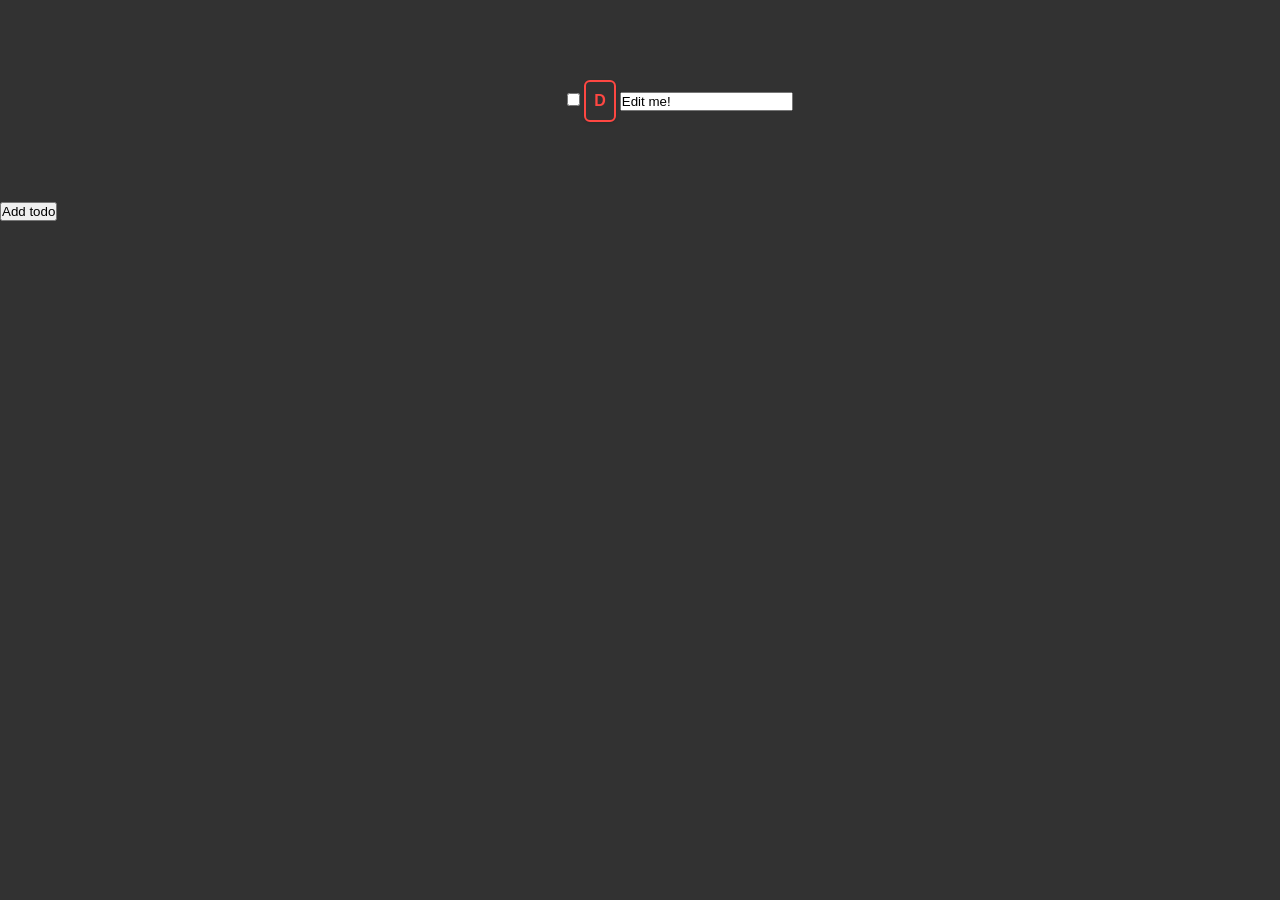
==== index.html @ ab729fc6 "basic todo app completed" ====
<!DOCTYPE html>
<html lang="en">
  <head>
    <meta charset="UTF-8">
    <meta name="viewport" content="width=device-width, initial-scale=1">
    <title>Vannila TODO List</title>
    <link href="css/style.css" rel="stylesheet">
    <!-- <script src="https://cdnjs.cloudflare.com/ajax/libs/jquery/3.7.1/jquery.min.js" integrity="sha512-v2CJ7UaYy4JwqLDIrZUI/4hqeoQieOmAZNXBeQyjo21dadnwR+8ZaIJVT8EE2iyI61OV8e6M8PP2/4hpQINQ/g==" crossorigin="anonymous" referrerpolicy="no-referrer"></script> -->
  </head>
  <body>
    <div class="container">
      <div class="todo-container unfinished">
        <ul>
          <li>
            <form class="todo-form" action="">
              <input type="checkbox" class="todo-checkbox">
              <button type="button" class="todo-rmv-btn">D</button>
              <input class="todo-input" type="text" value="Edit me!" />
              <input type="submit" class="submit-input" />
            </form>
          </li>
        </ul>
      </div>
      <div class="todo-container finished">

      </div>
      <div class="todo-container all">

      </div>
    </div>
    <button id="add-btn">Add todo</button>

    <script src="./main.js"></script>
  </body>
</html>
---- css/style.css ----
*{
  margin: 0;
  padding: 0;
}

body {
  width: 100%;
  height: 100%;
  background-color: #323232;
}

.container {
  display: flex;
  flex-direction: column;
  width: 100%;
  margin: auto;
  padding: 40px;
}

.todo-container {
  display: flex;
  justify-content: center;
  align-items: center;
  margin: auto;
  padding: 40px;
}

.finished, .all {
  display: none;
}

ul {
  list-style: none;
}

.todo-rmv-btn {
  display: inline-block;
  outline: 0;
  cursor: pointer;
  border-radius: 6px;
  border: 2px solid #ff4742;
  color: #ff4742;
  background: 0 0;
  padding: 8px;
  box-shadow: rgba(0, 0, 0, 0.07) 0px 2px 4px 0px, rgba(0, 0, 0, 0.05) 0px 1px 1.5px 0px;
  font-weight: 800;
  font-size: 16px;
  height: 42px;
}
.todo-rmv-btn:hover{
  background-color: #ff4742;
  color: #fff;
}

.submit-input {
  display: none;
}
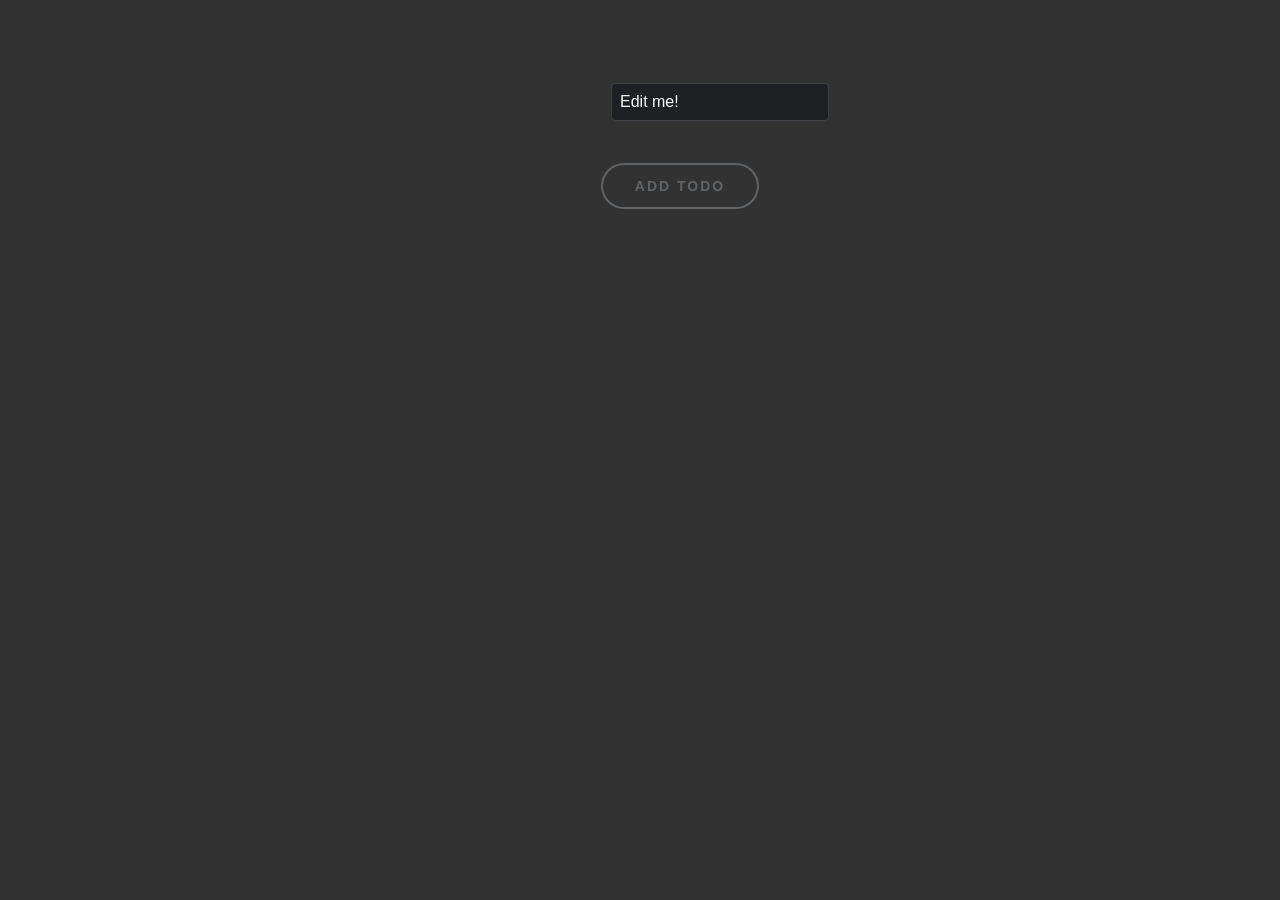
==== commit 45eb1c94: "added little styling" ====
--- a/index.html
+++ b/index.html
@@ -13,8 +13,9 @@
         <ul>
           <li>
             <form class="todo-form" action="">
-              <input type="checkbox" class="todo-checkbox">
-              <button type="button" class="todo-rmv-btn">D</button>
+              <button type="button" class="todo-check-btn">✅</button>
+              <!-- ☑️ -->
+              <button type="button" class="todo-rmv-btn">❌</button>
               <input class="todo-input" type="text" value="Edit me!" />
               <input type="submit" class="submit-input" />
             </form>
@@ -27,8 +28,8 @@
       <div class="todo-container all">
 
       </div>
+      <button id="add-btn">Add todo</button>
     </div>
-    <button id="add-btn">Add todo</button>
 
     <script src="./main.js"></script>
   </body>
--- a/css/style.css
+++ b/css/style.css
@@ -1,3 +1,4 @@
+/* {"color100":"#f0f6fc","color200":"#c9d1d9","color300":"#b1bac4","color400":"#8b949e","color500":"#6e7681","color600":"#484f58","color700":"#30363d","color800":"#21262d","color900":"#161b22","color1000":"#0d1117"} */
 *{
   margin: 0;
   padding: 0;
@@ -33,25 +34,83 @@
   list-style: none;
 }
 
-.todo-rmv-btn {
+.todo-input {
+  padding: 0px 8px;
+  background: rgb(31, 32, 35);
+  border: 1px solid rgb(60, 63, 68);
+  border-radius: 4px;
+  font-size: 16px;
+  color: rgb(247, 248, 248);
+  height: 36px;
+  appearance: none;
+  transition: border 0.15s ease 0s;
+}
+
+.todo-input:focus {
+  outline: none;
+  box-shadow: none;
+  border-color: rgb(100, 153, 255);
+}
+
+.todo-rmv-btn, .todo-check-btn {
+  visibility: collapse;
+  position: relative;
   display: inline-block;
   outline: 0;
   cursor: pointer;
-  border-radius: 6px;
-  border: 2px solid #ff4742;
-  color: #ff4742;
+  border: none;
   background: 0 0;
-  padding: 8px;
-  box-shadow: rgba(0, 0, 0, 0.07) 0px 2px 4px 0px, rgba(0, 0, 0, 0.05) 0px 1px 1.5px 0px;
-  font-weight: 800;
-  font-size: 16px;
-  height: 42px;
+  padding: 2px;
+  font-size: 18px;
+  height: 32px;
+  margin: 5px;
 }
-.todo-rmv-btn:hover{
-  background-color: #ff4742;
+
+.todo-rmv-btn:hover, .todo-check-btn:hover{
+  /* background-color: #ff4742; */
   color: #fff;
+}
+
+.todo-checkbox {
+  visibility: collapse;
+  margin: 5px;
 }
 
 .submit-input {
   display: none;
 }
+
+.make-visible {
+  visibility: visible;
+  transition: .5s;
+}
+
+#add-btn {
+  display: inline-block;
+  outline: none;
+  cursor: pointer;
+  font-size: 14px;
+  line-height: 1;
+  border-radius: 500px;
+  transition-property: background-color,border-color,color,box-shadow,filter;
+  transition-duration: .3s;
+  border: 1px solid transparent;
+  letter-spacing: 2px;
+  min-width: 160px;
+  text-transform: uppercase;
+  white-space: normal;
+  font-weight: 700;
+  text-align: center;
+  padding: 16px 14px 18px;
+  color: #616467;
+  box-shadow: inset 0 0 0 2px #616467;
+  background-color: transparent;
+  height: 48px;
+  width: 2em;
+  margin: auto;
+}
+
+#add-btn:hover {
+  color: #fff;
+  background-color: #616467;
+}
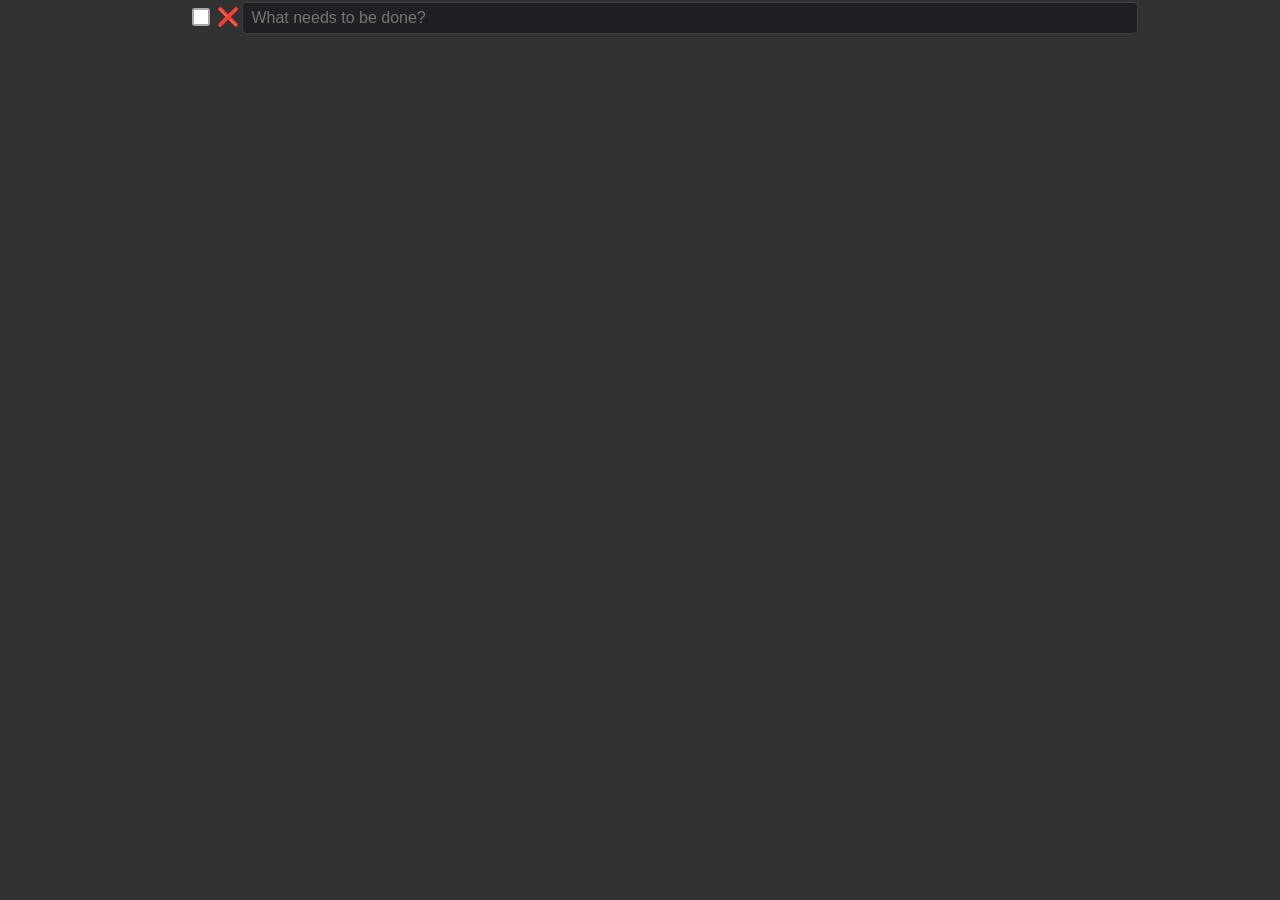
==== commit 44e9c4b8: "a basic todo list is completed with a new codebase, well not completely new but modified and well st" ====
--- a/index.html
+++ b/index.html
@@ -9,28 +9,21 @@
   </head>
   <body>
     <div class="container">
-      <div class="todo-container unfinished">
-        <ul>
-          <li>
-            <form class="todo-form" action="">
-              <button type="button" class="todo-check-btn">✅</button>
-              <!-- ☑️ -->
-              <button type="button" class="todo-rmv-btn">❌</button>
-              <input class="todo-input" type="text" value="Edit me!" />
-              <input type="submit" class="submit-input" />
-            </form>
+      <div class="todo-container">
+        <ul id="todo-list">
+          <li class="todo-item">
+            <!-- <button type="button" class="todo-check-btn"></button> -->
+            <input class="todo-check-btn" type="checkbox" />
+            <!-- ☑️ -->
+            <button type="button" class="todo-rmv-btn"></button>
+            <input class="todo-input" type="text" value="Edit me!" />
           </li>
         </ul>
       </div>
-      <div class="todo-container finished">
-
-      </div>
-      <div class="todo-container all">
-
-      </div>
-      <button id="add-btn">Add todo</button>
     </div>
 
-    <script src="./main.js"></script>
+    <script type="module" src="./modules/helpers.js"></script>
+    <script type="module" src="./modules/store.js"></script>
+    <script type="module" src="./main.js"></script>
   </body>
 </html>
--- a/css/style.css
+++ b/css/style.css
@@ -5,55 +5,54 @@
 }
 
 body {
-  width: 100%;
-  height: 100%;
   background-color: #323232;
 }
 
 .container {
-  display: flex;
-  flex-direction: column;
   width: 100%;
   margin: auto;
-  padding: 40px;
 }
 
 .todo-container {
-  display: flex;
-  justify-content: center;
-  align-items: center;
   margin: auto;
-  padding: 40px;
+  width: 70%;
 }
 
-.finished, .all {
-  display: none;
-}
-
-ul {
+.todo-list {
   list-style: none;
 }
 
+.todo-item {
+  display: flex;
+  justify-content: space-evenly;
+  align-items: center;
+}
+
 .todo-input {
-  padding: 0px 8px;
+  display: inline-block;
+  box-sizing: border-box;
+  padding: 6px 8px;
+  font-size: 16px;
+  color: rgb(247, 248, 248);
+  appearance: none;
+  transition: background 0.15s ease 0s;
+  margin-top: 2px;
+  min-width: 100%;
   background: rgb(31, 32, 35);
   border: 1px solid rgb(60, 63, 68);
   border-radius: 4px;
-  font-size: 16px;
-  color: rgb(247, 248, 248);
-  height: 36px;
-  appearance: none;
-  transition: border 0.15s ease 0s;
 }
 
 .todo-input:focus {
   outline: none;
   box-shadow: none;
-  border-color: rgb(100, 153, 255);
+  background: rgb(31, 32, 35);
+  border: 1px solid rgb(100, 153, 255);
+  border-radius: 4px;
+  /* border-color: rgb(100, 153, 255); */
 }
 
-.todo-rmv-btn, .todo-check-btn {
-  visibility: collapse;
+.todo-rmv-btn {
   position: relative;
   display: inline-block;
   outline: 0;
@@ -63,26 +62,66 @@
   padding: 2px;
   font-size: 18px;
   height: 32px;
-  margin: 5px;
+  margin-right: 5px;
+  width: 22px;
 }
 
-.todo-rmv-btn:hover, .todo-check-btn:hover{
-  /* background-color: #ff4742; */
-  color: #fff;
+.todo-rmv-btn::after {
+  content: "❌";
 }
 
-.todo-checkbox {
-  visibility: collapse;
-  margin: 5px;
+/* input[type=checkbox] + label { */
+/*   display: block; */
+/*   margin: 0.2em; */
+/*   cursor: pointer; */
+/*   padding: 0.2em; */
+/* } */
+
+/* input[type=checkbox] { */
+/*   display: none; */
+/* } */
+
+input[type="checkbox"] {
+  appearance: none;
+  background-color: #fff;
+  margin-right: 5px;
+  font: inherit;
+  color: white;
+  width: 1.15em;
+  height: 1.15em;
+  border: 2px solid darkgrey;
+  border-radius: 0.15em;
+  display: grid;
+  place-content: center;
 }
 
-.submit-input {
-  display: none;
+input[type="checkbox"]::before {
+  content: "";
+  width: 0.65em;
+  height: 0.65em;
+  transform: scale(0);
+  transition: 120ms transform ease-in-out;
+  box-shadow: inset 1em 1em black;
+  transform-origin: bottom left;
+  clip-path: polygon(14% 44%, 0 65%, 50% 100%, 100% 16%, 80% 0%, 43% 62%);
+  margin: 2px;
 }
 
-.make-visible {
-  visibility: visible;
-  transition: .5s;
+input[type="checkbox"]:checked::before {
+  transform: scale(1);
+}
+
+input[type="checkbox"]:focus {
+  outline: max(2px, 0.15em) solid currentColor;
+  outline-offset: max(2px, 0.15em);
+}
+
+/* .todo-check-btn::after { */
+/*   content: "✅"; */
+/* } */
+
+.todo-finished {
+  text-decoration: line-through;
 }
 
 #add-btn {
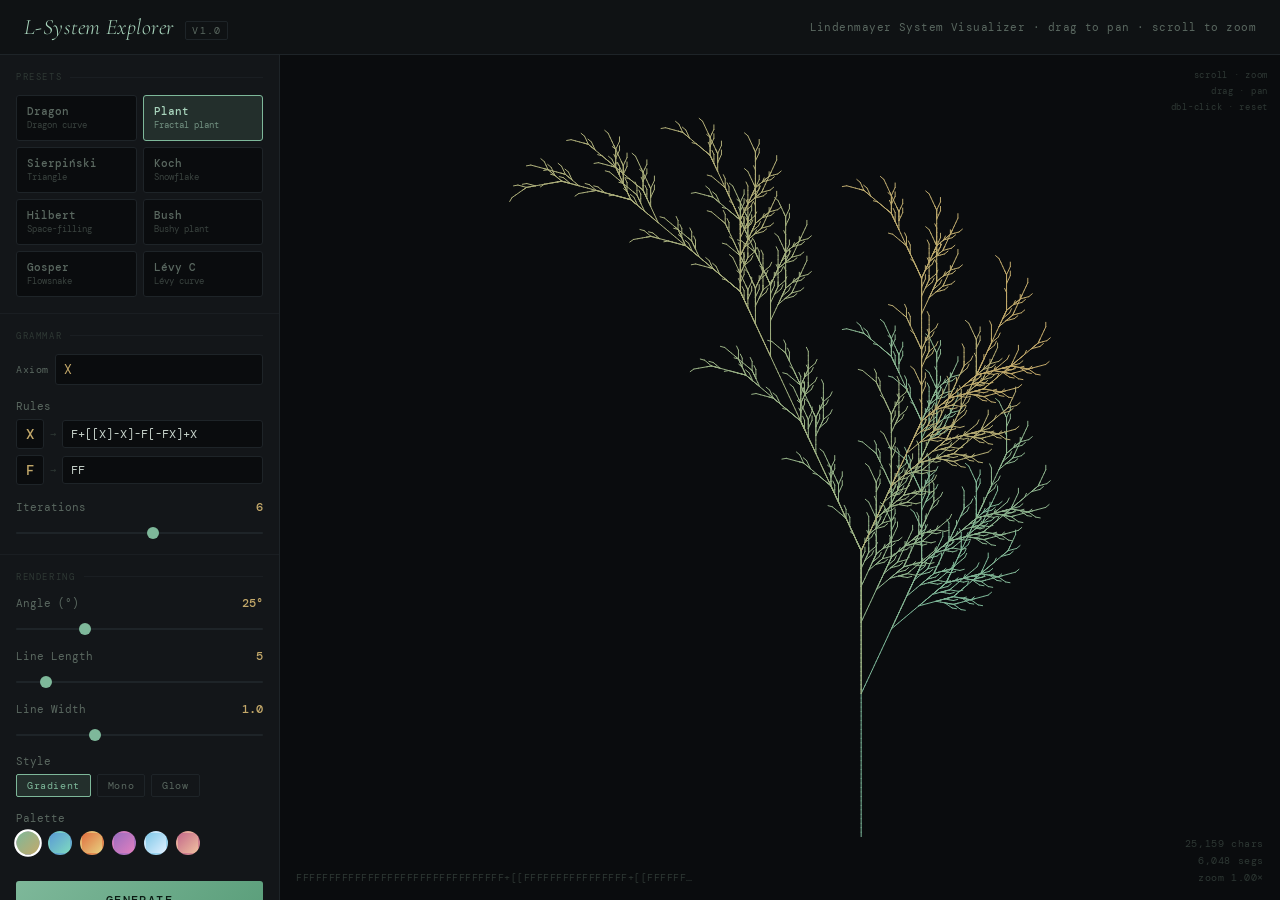
==== commit 9f86b8e8: "refactor: make lsystems the default landing page and add a `todo.html`" ====
--- a/index.html
+++ b/index.html
@@ -1,29 +1,974 @@
 <!DOCTYPE html>
 <html lang="en">
-  <head>
-    <meta charset="UTF-8">
-    <meta name="viewport" content="width=device-width, initial-scale=1">
-    <title>Vannila TODO List</title>
-    <link href="css/style.css" rel="stylesheet">
-    <!-- <script src="https://cdnjs.cloudflare.com/ajax/libs/jquery/3.7.1/jquery.min.js" integrity="sha512-v2CJ7UaYy4JwqLDIrZUI/4hqeoQieOmAZNXBeQyjo21dadnwR+8ZaIJVT8EE2iyI61OV8e6M8PP2/4hpQINQ/g==" crossorigin="anonymous" referrerpolicy="no-referrer"></script> -->
-  </head>
-  <body>
-    <div class="container">
-      <div class="todo-container">
-        <ul id="todo-list">
-          <li class="todo-item">
-            <!-- <button type="button" class="todo-check-btn"></button> -->
-            <input class="todo-check-btn" type="checkbox" />
-            <!-- ☑️ -->
-            <button type="button" class="todo-rmv-btn"></button>
-            <input class="todo-input" type="text" value="Edit me!" />
-          </li>
-        </ul>
+<head>
+<meta charset="UTF-8">
+<meta name="viewport" content="width=device-width, initial-scale=1.0">
+<title>L-System Explorer</title>
+<link href="https://fonts.googleapis.com/css2?family=DM+Mono:ital,wght@0,300;0,400;0,500;1,300&family=Cormorant+Garamond:ital,wght@0,300;0,400;1,300&display=swap" rel="stylesheet">
+<style>
+  *, *::before, *::after { box-sizing: border-box; margin: 0; padding: 0; }
+
+  :root {
+    --bg: #0a0c0e;
+    --surface: #0f1214;
+    --panel: #131619;
+    --border: #1e2428;
+    --border-soft: #1a1e22;
+    --text: #c8d4cc;
+    --text-dim: #5a6860;
+    --text-faint: #2e3834;
+    --accent: #7eb89a;
+    --accent-bright: #a8d4bc;
+    --accent-glow: rgba(126, 184, 154, 0.15);
+    --gold: #c4a96a;
+    --gold-dim: #6b5a32;
+    --red: #c46a6a;
+    --mono: 'DM Mono', monospace;
+    --serif: 'Cormorant Garamond', serif;
+  }
+
+  html, body {
+    height: 100%;
+    background: var(--bg);
+    color: var(--text);
+    font-family: var(--mono);
+    font-size: 13px;
+    overflow: hidden;
+  }
+
+  body { display: flex; flex-direction: column; }
+
+  /* Header */
+  header {
+    display: flex;
+    align-items: center;
+    justify-content: space-between;
+    padding: 14px 24px;
+    border-bottom: 1px solid var(--border);
+    background: var(--surface);
+    flex-shrink: 0;
+    gap: 16px;
+  }
+
+  .header-left {
+    display: flex;
+    align-items: baseline;
+    gap: 12px;
+  }
+
+  h1 {
+    font-family: var(--serif);
+    font-weight: 300;
+    font-style: italic;
+    font-size: 22px;
+    color: var(--accent-bright);
+    letter-spacing: 0.02em;
+    white-space: nowrap;
+  }
+
+  .version-tag {
+    font-size: 10px;
+    color: var(--text-dim);
+    letter-spacing: 0.12em;
+    text-transform: uppercase;
+    border: 1px solid var(--border);
+    padding: 2px 6px;
+    border-radius: 2px;
+  }
+
+  .header-info {
+    font-size: 11px;
+    color: var(--text-dim);
+    letter-spacing: 0.04em;
+  }
+
+  /* Main layout */
+  .main {
+    display: flex;
+    flex: 1;
+    overflow: hidden;
+  }
+
+  /* Left panel */
+  .panel {
+    width: 280px;
+    flex-shrink: 0;
+    background: var(--panel);
+    border-right: 1px solid var(--border);
+    display: flex;
+    flex-direction: column;
+    overflow: hidden;
+  }
+
+  .panel-section {
+    border-bottom: 1px solid var(--border-soft);
+    padding: 16px;
+  }
+
+  .panel-section:last-child { border-bottom: none; flex: 1; overflow-y: auto; }
+
+  .section-label {
+    font-size: 9px;
+    letter-spacing: 0.18em;
+    text-transform: uppercase;
+    color: var(--text-faint);
+    margin-bottom: 12px;
+    display: flex;
+    align-items: center;
+    gap: 8px;
+  }
+  .section-label::after {
+    content: '';
+    flex: 1;
+    height: 1px;
+    background: var(--border-soft);
+  }
+
+  /* Presets */
+  .preset-grid {
+    display: grid;
+    grid-template-columns: 1fr 1fr;
+    gap: 6px;
+  }
+
+  .preset-btn {
+    background: var(--bg);
+    border: 1px solid var(--border);
+    color: var(--text-dim);
+    font-family: var(--mono);
+    font-size: 11px;
+    padding: 8px 10px;
+    cursor: pointer;
+    border-radius: 3px;
+    text-align: left;
+    transition: all 0.15s;
+    line-height: 1.3;
+  }
+
+  .preset-btn:hover {
+    border-color: var(--accent);
+    color: var(--accent);
+    background: var(--accent-glow);
+  }
+
+  .preset-btn.active {
+    border-color: var(--accent);
+    color: var(--accent-bright);
+    background: var(--accent-glow);
+  }
+
+  .preset-name {
+    display: block;
+    font-weight: 500;
+  }
+  .preset-desc {
+    display: block;
+    font-size: 9px;
+    opacity: 0.6;
+    margin-top: 2px;
+  }
+
+  /* Controls */
+  .control-group {
+    margin-bottom: 14px;
+  }
+
+  .control-group:last-child { margin-bottom: 0; }
+
+  .control-label {
+    display: flex;
+    justify-content: space-between;
+    align-items: center;
+    margin-bottom: 6px;
+    font-size: 11px;
+    color: var(--text-dim);
+  }
+
+  .control-value {
+    color: var(--gold);
+    font-weight: 500;
+    font-size: 12px;
+    min-width: 40px;
+    text-align: right;
+  }
+
+  input[type="range"] {
+    width: 100%;
+    -webkit-appearance: none;
+    height: 2px;
+    background: var(--border);
+    border-radius: 1px;
+    outline: none;
+    cursor: pointer;
+  }
+
+  input[type="range"]::-webkit-slider-thumb {
+    -webkit-appearance: none;
+    width: 12px;
+    height: 12px;
+    background: var(--accent);
+    border-radius: 50%;
+    cursor: pointer;
+    transition: background 0.15s;
+  }
+
+  input[type="range"]::-webkit-slider-thumb:hover {
+    background: var(--accent-bright);
+  }
+
+  /* Rules editor */
+  .rules-container { display: flex; flex-direction: column; gap: 6px; }
+
+  .rule-row {
+    display: flex;
+    align-items: center;
+    gap: 6px;
+  }
+
+  .rule-symbol {
+    width: 28px;
+    flex-shrink: 0;
+    text-align: center;
+    color: var(--gold);
+    font-weight: 500;
+    font-size: 14px;
+    background: var(--bg);
+    border: 1px solid var(--border);
+    border-radius: 3px;
+    padding: 5px 0;
+    font-family: var(--mono);
+  }
+
+  .arrow {
+    color: var(--text-faint);
+    font-size: 10px;
+    flex-shrink: 0;
+  }
+
+  .rule-input {
+    flex: 1;
+    background: var(--bg);
+    border: 1px solid var(--border);
+    color: var(--text);
+    font-family: var(--mono);
+    font-size: 12px;
+    padding: 5px 8px;
+    border-radius: 3px;
+    outline: none;
+    transition: border-color 0.15s;
+  }
+
+  .rule-input:focus { border-color: var(--accent); }
+
+  .axiom-row {
+    display: flex;
+    gap: 6px;
+    align-items: center;
+  }
+
+  .axiom-label {
+    font-size: 10px;
+    color: var(--text-dim);
+    white-space: nowrap;
+    letter-spacing: 0.06em;
+  }
+
+  .axiom-input {
+    flex: 1;
+    background: var(--bg);
+    border: 1px solid var(--border);
+    color: var(--gold);
+    font-family: var(--mono);
+    font-size: 13px;
+    padding: 6px 8px;
+    border-radius: 3px;
+    outline: none;
+    transition: border-color 0.15s;
+    letter-spacing: 0.05em;
+  }
+  .axiom-input:focus { border-color: var(--gold-dim); }
+
+  /* Generate button */
+  .gen-btn {
+    width: 100%;
+    background: linear-gradient(135deg, var(--accent) 0%, #5a9e7a 100%);
+    border: none;
+    color: #0a1a12;
+    font-family: var(--mono);
+    font-size: 12px;
+    font-weight: 500;
+    letter-spacing: 0.12em;
+    text-transform: uppercase;
+    padding: 11px;
+    cursor: pointer;
+    border-radius: 3px;
+    transition: all 0.15s;
+    margin-top: 12px;
+  }
+
+  .gen-btn:hover {
+    background: linear-gradient(135deg, var(--accent-bright) 0%, var(--accent) 100%);
+    transform: translateY(-1px);
+    box-shadow: 0 4px 16px rgba(126, 184, 154, 0.25);
+  }
+
+  .gen-btn:active { transform: translateY(0); }
+
+  /* Color controls */
+  .color-row {
+    display: flex;
+    gap: 8px;
+    align-items: center;
+    flex-wrap: wrap;
+    margin-bottom: 10px;
+  }
+
+  .color-chip {
+    width: 24px;
+    height: 24px;
+    border-radius: 50%;
+    cursor: pointer;
+    border: 2px solid transparent;
+    transition: all 0.15s;
+    flex-shrink: 0;
+  }
+
+  .color-chip.active,
+  .color-chip:hover {
+    border-color: white;
+    transform: scale(1.15);
+  }
+
+  /* Canvas area */
+  .canvas-wrap {
+    flex: 1;
+    position: relative;
+    overflow: hidden;
+    background: var(--bg);
+  }
+
+  canvas {
+    position: absolute;
+    top: 0; left: 0;
+    width: 100%; height: 100%;
+    cursor: grab;
+  }
+
+  canvas:active { cursor: grabbing; }
+
+  /* HUD overlay */
+  .hud {
+    position: absolute;
+    bottom: 16px;
+    right: 16px;
+    display: flex;
+    flex-direction: column;
+    gap: 4px;
+    text-align: right;
+    pointer-events: none;
+  }
+
+  .hud-line {
+    font-size: 10px;
+    color: var(--text-faint);
+    letter-spacing: 0.06em;
+  }
+
+  .hud-line span { color: var(--text-dim); }
+
+  .string-preview {
+    position: absolute;
+    bottom: 16px;
+    left: 16px;
+    font-size: 10px;
+    color: var(--text-faint);
+    max-width: 400px;
+    overflow: hidden;
+    white-space: nowrap;
+    text-overflow: ellipsis;
+    letter-spacing: 0.05em;
+    pointer-events: none;
+  }
+
+  /* Controls hint */
+  .controls-hint {
+    position: absolute;
+    top: 12px;
+    right: 12px;
+    font-size: 9px;
+    color: var(--text-faint);
+    letter-spacing: 0.08em;
+    text-align: right;
+    line-height: 1.8;
+    pointer-events: none;
+  }
+
+  /* Scrollbar */
+  ::-webkit-scrollbar { width: 4px; }
+  ::-webkit-scrollbar-track { background: transparent; }
+  ::-webkit-scrollbar-thumb { background: var(--border); border-radius: 2px; }
+
+  /* Generating indicator */
+  @keyframes pulse {
+    0%, 100% { opacity: 0.5; }
+    50% { opacity: 1; }
+  }
+  .generating {
+    animation: pulse 0.8s ease-in-out infinite;
+    color: var(--accent) !important;
+  }
+
+  .toggle-row {
+    display: flex;
+    gap: 6px;
+    flex-wrap: wrap;
+  }
+
+  .toggle-btn {
+    font-family: var(--mono);
+    font-size: 10px;
+    letter-spacing: 0.06em;
+    padding: 4px 10px;
+    border-radius: 2px;
+    border: 1px solid var(--border);
+    background: transparent;
+    color: var(--text-dim);
+    cursor: pointer;
+    transition: all 0.15s;
+  }
+  .toggle-btn.active {
+    background: var(--accent-glow);
+    border-color: var(--accent);
+    color: var(--accent);
+  }
+  .toggle-btn:hover:not(.active) {
+    border-color: var(--text-faint);
+    color: var(--text);
+  }
+</style>
+</head>
+<body>
+
+<header>
+  <div class="header-left">
+    <h1>L-System Explorer</h1>
+    <span class="version-tag">v1.0</span>
+  </div>
+  <div class="header-info">Lindenmayer System Visualizer · drag to pan · scroll to zoom</div>
+</header>
+
+<div class="main">
+  <div class="panel">
+
+    <div class="panel-section">
+      <div class="section-label">Presets</div>
+      <div class="preset-grid" id="presetGrid"></div>
+    </div>
+
+    <div class="panel-section">
+      <div class="section-label">Grammar</div>
+
+      <div class="control-group">
+        <div class="axiom-row">
+          <span class="axiom-label">Axiom</span>
+          <input type="text" class="axiom-input" id="axiomInput" value="F">
+        </div>
+      </div>
+
+      <div class="control-group">
+        <div class="control-label"><span>Rules</span></div>
+        <div class="rules-container" id="rulesContainer"></div>
+      </div>
+
+      <div class="control-group">
+        <div class="control-label">
+          <span>Iterations</span>
+          <span class="control-value" id="iterVal">5</span>
+        </div>
+        <input type="range" id="iterSlider" min="1" max="10" value="5">
       </div>
     </div>
 
-    <script type="module" src="./modules/helpers.js"></script>
-    <script type="module" src="./modules/store.js"></script>
-    <script type="module" src="./main.js"></script>
-  </body>
+    <div class="panel-section">
+      <div class="section-label">Rendering</div>
+
+      <div class="control-group">
+        <div class="control-label">
+          <span>Angle (°)</span>
+          <span class="control-value" id="angleVal">25°</span>
+        </div>
+        <input type="range" id="angleSlider" min="1" max="90" value="25">
+      </div>
+
+      <div class="control-group">
+        <div class="control-label">
+          <span>Line Length</span>
+          <span class="control-value" id="lenVal">8</span>
+        </div>
+        <input type="range" id="lenSlider" min="1" max="40" value="8">
+      </div>
+
+      <div class="control-group">
+        <div class="control-label">
+          <span>Line Width</span>
+          <span class="control-value" id="widthVal">1.0</span>
+        </div>
+        <input type="range" id="widthSlider" min="1" max="30" value="10">
+      </div>
+
+      <div class="control-group">
+        <div class="control-label"><span>Style</span></div>
+        <div class="toggle-row">
+          <button class="toggle-btn active" id="colorToggle" onclick="toggleColor()">Gradient</button>
+          <button class="toggle-btn" id="monoToggle" onclick="toggleMono()">Mono</button>
+          <button class="toggle-btn" id="glowToggle" onclick="toggleGlow()">Glow</button>
+        </div>
+      </div>
+
+      <div class="control-group">
+        <div class="control-label"><span>Palette</span></div>
+        <div class="color-row" id="colorRow"></div>
+      </div>
+
+      <button class="gen-btn" onclick="generate()">Generate</button>
+    </div>
+
+  </div>
+
+  <div class="canvas-wrap">
+    <canvas id="canvas"></canvas>
+    <div class="controls-hint">
+      scroll · zoom<br>
+      drag · pan<br>
+      dbl-click · reset
+    </div>
+    <div class="hud">
+      <div class="hud-line" id="hudString">— chars</div>
+      <div class="hud-line" id="hudLines">— segments</div>
+      <div class="hud-line" id="hudZoom">zoom 1.00×</div>
+    </div>
+    <div class="string-preview" id="stringPreview"></div>
+  </div>
+</div>
+
+<script>
+// ─── Presets ───────────────────────────────────────────────────────────────
+const PRESETS = [
+  {
+    name: "Dragon",
+    desc: "Dragon curve",
+    axiom: "FX",
+    rules: { X: "X+YF+", Y: "-FX-Y" },
+    angle: 90, len: 6, iter: 12, width: 1
+  },
+  {
+    name: "Plant",
+    desc: "Fractal plant",
+    axiom: "X",
+    rules: { X: "F+[[X]-X]-F[-FX]+X", F: "FF" },
+    angle: 25, len: 5, iter: 6, width: 1
+  },
+  {
+    name: "Sierpiński",
+    desc: "Triangle",
+    axiom: "F-G-G",
+    rules: { F: "F-G+F+G-F", G: "GG" },
+    angle: 120, len: 6, iter: 7, width: 1
+  },
+  {
+    name: "Koch",
+    desc: "Snowflake",
+    axiom: "F--F--F",
+    rules: { F: "F+F--F+F" },
+    angle: 60, len: 5, iter: 5, width: 1
+  },
+  {
+    name: "Hilbert",
+    desc: "Space-filling",
+    axiom: "A",
+    rules: { A: "+BF-AFA-FB+", B: "-AF+BFB+FA-" },
+    angle: 90, len: 8, iter: 6, width: 1
+  },
+  {
+    name: "Bush",
+    desc: "Bushy plant",
+    axiom: "Y",
+    rules: { X: "X[-FFF][+FFF]FX", Y: "YFX[+Y][-Y]" },
+    angle: 25.7, len: 5, iter: 5, width: 1.5
+  },
+  {
+    name: "Gosper",
+    desc: "Flowsnake",
+    axiom: "A",
+    rules: { A: "A+B++B-A--AA-B+", B: "-A+BB++B+A--A-B" },
+    angle: 60, len: 6, iter: 5, width: 1
+  },
+  {
+    name: "Lévy C",
+    desc: "Lévy curve",
+    axiom: "F",
+    rules: { F: "+F--F+" },
+    angle: 45, len: 5, iter: 12, width: 1
+  },
+];
+
+// ─── Palettes ──────────────────────────────────────────────────────────────
+const PALETTES = [
+  { name: "Forest",  start: "#7eb89a", end: "#c4a96a" },
+  { name: "Ocean",   start: "#5b9bd5", end: "#7ed9c0" },
+  { name: "Ember",   start: "#e07040", end: "#e8d080" },
+  { name: "Violet",  start: "#9b6dbf", end: "#e080c0" },
+  { name: "Frost",   start: "#80c8e8", end: "#e0f0ff" },
+  { name: "Rose",    start: "#c46a8a", end: "#f0c0a0" },
+];
+
+// ─── State ─────────────────────────────────────────────────────────────────
+let state = {
+  preset: 1,
+  palette: 0,
+  useGradient: true,
+  useMono: false,
+  useGlow: false,
+  currentString: "",
+  pan: { x: 0, y: 0 },
+  zoom: 1,
+  dragging: false,
+  lastMouse: { x: 0, y: 0 },
+};
+
+// ─── DOM refs ──────────────────────────────────────────────────────────────
+const canvas = document.getElementById('canvas');
+const ctx = canvas.getContext('2d');
+const axiomInput = document.getElementById('axiomInput');
+const iterSlider = document.getElementById('iterSlider');
+const iterVal = document.getElementById('iterVal');
+const angleSlider = document.getElementById('angleSlider');
+const angleVal = document.getElementById('angleVal');
+const lenSlider = document.getElementById('lenSlider');
+const lenVal = document.getElementById('lenVal');
+const widthSlider = document.getElementById('widthSlider');
+const widthVal = document.getElementById('widthVal');
+const rulesContainer = document.getElementById('rulesContainer');
+const hudString = document.getElementById('hudString');
+const hudLines = document.getElementById('hudLines');
+const hudZoom = document.getElementById('hudZoom');
+const stringPreview = document.getElementById('stringPreview');
+
+// ─── Build UI ──────────────────────────────────────────────────────────────
+function buildPresets() {
+  const grid = document.getElementById('presetGrid');
+  PRESETS.forEach((p, i) => {
+    const btn = document.createElement('button');
+    btn.className = 'preset-btn' + (i === state.preset ? ' active' : '');
+    btn.innerHTML = `<span class="preset-name">${p.name}</span><span class="preset-desc">${p.desc}</span>`;
+    btn.onclick = () => loadPreset(i);
+    grid.appendChild(btn);
+  });
+}
+
+function buildPalettes() {
+  const row = document.getElementById('colorRow');
+  PALETTES.forEach((p, i) => {
+    const chip = document.createElement('div');
+    chip.className = 'color-chip' + (i === state.palette ? ' active' : '');
+    chip.style.background = `linear-gradient(135deg, ${p.start}, ${p.end})`;
+    chip.title = p.name;
+    chip.onclick = () => {
+      state.palette = i;
+      document.querySelectorAll('.color-chip').forEach((c, j) =>
+        c.classList.toggle('active', j === i));
+      generate();
+    };
+    row.appendChild(chip);
+  });
+}
+
+function buildRules(rules) {
+  rulesContainer.innerHTML = '';
+  Object.entries(rules).forEach(([sym, prod]) => {
+    const row = document.createElement('div');
+    row.className = 'rule-row';
+    row.innerHTML = `
+      <input type="text" class="rule-symbol" value="${sym}" maxlength="1" data-sym>
+      <span class="arrow">→</span>
+      <input type="text" class="rule-input" value="${prod}" data-prod>`;
+    rulesContainer.appendChild(row);
+  });
+}
+
+function getRules() {
+  const rules = {};
+  rulesContainer.querySelectorAll('.rule-row').forEach(row => {
+    const sym = row.querySelector('[data-sym]').value.trim();
+    const prod = row.querySelector('[data-prod]').value.trim();
+    if (sym) rules[sym] = prod;
+  });
+  return rules;
+}
+
+// ─── Load preset ───────────────────────────────────────────────────────────
+function loadPreset(i) {
+  state.preset = i;
+  document.querySelectorAll('.preset-btn').forEach((b, j) =>
+    b.classList.toggle('active', j === i));
+  const p = PRESETS[i];
+  axiomInput.value = p.axiom;
+  buildRules(p.rules);
+  iterSlider.value = p.iter;
+  iterVal.textContent = p.iter;
+  angleSlider.value = p.angle;
+  angleVal.textContent = Math.round(p.angle) + '°';
+  lenSlider.value = p.len;
+  lenVal.textContent = p.len;
+  widthSlider.value = p.width * 10;
+  widthVal.textContent = p.width.toFixed(1);
+  generate();
+}
+
+// ─── L-System string generation ───────────────────────────────────────────
+function expandLSystem(axiom, rules, iters) {
+  let s = axiom;
+  for (let i = 0; i < iters; i++) {
+    let next = '';
+    for (const ch of s) {
+      next += rules[ch] !== undefined ? rules[ch] : ch;
+      if (next.length > 2_000_000) { next += '…'; break; }
+    }
+    s = next;
+    if (s.length > 2_000_000) break;
+  }
+  return s;
+}
+
+// ─── Turtle drawing ────────────────────────────────────────────────────────
+function turtleDraw(str, angle, len) {
+  const stack = [];
+  let x = 0, y = 0, dir = -Math.PI / 2;
+  const segments = [];
+  const rad = angle * Math.PI / 180;
+
+  for (const ch of str) {
+    switch (ch) {
+      case 'F': case 'G': {
+        const nx = x + Math.cos(dir) * len;
+        const ny = y + Math.sin(dir) * len;
+        segments.push({ x1: x, y1: y, x2: nx, y2: ny });
+        x = nx; y = ny;
+        break;
+      }
+      case 'f': {
+        x += Math.cos(dir) * len;
+        y += Math.sin(dir) * len;
+        break;
+      }
+      case '+': dir += rad; break;
+      case '-': dir -= rad; break;
+      case '[': stack.push({ x, y, dir }); break;
+      case ']': if (stack.length) { ({ x, y, dir } = stack.pop()); } break;
+      case '|': dir += Math.PI; break;
+    }
+  }
+  return segments;
+}
+
+// ─── Rendering ─────────────────────────────────────────────────────────────
+function render(segments) {
+  const W = canvas.width, H = canvas.height;
+  ctx.clearRect(0, 0, W, H);
+
+  if (!segments || segments.length === 0) return;
+
+  // Bounding box
+  let minX = Infinity, minY = Infinity, maxX = -Infinity, maxY = -Infinity;
+  for (const s of segments) {
+    minX = Math.min(minX, s.x1, s.x2);
+    minY = Math.min(minY, s.y1, s.y2);
+    maxX = Math.max(maxX, s.x1, s.x2);
+    maxY = Math.max(maxY, s.y1, s.y2);
+  }
+
+  const pw = maxX - minX, ph = maxY - minY;
+  const fitScale = Math.min((W * 0.85) / (pw || 1), (H * 0.85) / (ph || 1));
+
+  // Transform for current pan/zoom
+  ctx.save();
+  ctx.translate(W / 2 + state.pan.x, H / 2 + state.pan.y);
+  ctx.scale(state.zoom * fitScale, state.zoom * fitScale);
+  ctx.translate(-(minX + pw / 2), -(minY + ph / 2));
+
+  const palette = PALETTES[state.palette];
+  const n = segments.length;
+  const lw = parseFloat(widthVal.textContent) / fitScale / state.zoom;
+
+  if (state.useGlow) {
+    ctx.shadowBlur = 4 / fitScale / state.zoom;
+    ctx.shadowColor = palette.start;
+  }
+
+  // Draw as one gradient path for speed if no glow, else per segment
+  if (state.useGradient && !state.useGlow && n > 1) {
+    // Batch by color buckets
+    const BUCKETS = Math.min(n, 200);
+    const bucketSize = Math.ceil(n / BUCKETS);
+    for (let b = 0; b < BUCKETS; b++) {
+      const t = b / (BUCKETS - 1);
+      const color = lerpColor(palette.start, palette.end, t);
+      ctx.strokeStyle = color;
+      ctx.lineWidth = lw;
+      ctx.lineCap = 'round';
+      ctx.beginPath();
+      const start = b * bucketSize;
+      const end = Math.min(start + bucketSize, n);
+      for (let i = start; i < end; i++) {
+        const seg = segments[i];
+        ctx.moveTo(seg.x1, seg.y1);
+        ctx.lineTo(seg.x2, seg.y2);
+      }
+      ctx.stroke();
+    }
+  } else {
+    const color = state.useMono ? palette.start : palette.start;
+    ctx.strokeStyle = color;
+    ctx.lineWidth = lw;
+    ctx.lineCap = 'round';
+    ctx.beginPath();
+    for (const seg of segments) {
+      ctx.moveTo(seg.x1, seg.y1);
+      ctx.lineTo(seg.x2, seg.y2);
+    }
+    ctx.stroke();
+  }
+
+  ctx.restore();
+}
+
+function lerpColor(c1, c2, t) {
+  const parse = c => {
+    const n = parseInt(c.slice(1), 16);
+    return [(n >> 16) & 255, (n >> 8) & 255, n & 255];
+  };
+  const [r1, g1, b1] = parse(c1);
+  const [r2, g2, b2] = parse(c2);
+  const r = Math.round(r1 + (r2 - r1) * t);
+  const g = Math.round(g1 + (g2 - g1) * t);
+  const b = Math.round(b1 + (b2 - b1) * t);
+  return `rgb(${r},${g},${b})`;
+}
+
+// ─── Generate ──────────────────────────────────────────────────────────────
+let cachedSegments = [];
+
+function generate() {
+  hudString.classList.add('generating');
+  hudString.textContent = 'computing…';
+
+  setTimeout(() => {
+    const axiom = axiomInput.value.trim() || 'F';
+    const rules = getRules();
+    const iters = parseInt(iterSlider.value);
+    const angle = parseFloat(angleSlider.value);
+    const len = parseFloat(lenSlider.value);
+
+    const str = expandLSystem(axiom, rules, iters);
+    state.currentString = str;
+
+    const segments = turtleDraw(str, angle, len);
+    cachedSegments = segments;
+
+    hudString.classList.remove('generating');
+    hudString.textContent = `${str.length.toLocaleString()} chars`;
+    hudLines.textContent = `${segments.length.toLocaleString()} segs`;
+    stringPreview.textContent = str.length > 120 ? str.slice(0, 120) + '…' : str;
+
+    state.pan = { x: 0, y: 0 };
+    state.zoom = 1;
+    hudZoom.textContent = 'zoom 1.00×';
+
+    render(cachedSegments);
+  }, 20);
+}
+
+// ─── Style toggles ─────────────────────────────────────────────────────────
+function toggleColor() {
+  state.useGradient = true; state.useMono = false;
+  document.getElementById('colorToggle').classList.add('active');
+  document.getElementById('monoToggle').classList.remove('active');
+  render(cachedSegments);
+}
+function toggleMono() {
+  state.useGradient = false; state.useMono = true;
+  document.getElementById('monoToggle').classList.add('active');
+  document.getElementById('colorToggle').classList.remove('active');
+  render(cachedSegments);
+}
+function toggleGlow() {
+  state.useGlow = !state.useGlow;
+  document.getElementById('glowToggle').classList.toggle('active', state.useGlow);
+  render(cachedSegments);
+}
+
+// ─── Sliders live update ───────────────────────────────────────────────────
+iterSlider.addEventListener('input', () => { iterVal.textContent = iterSlider.value; });
+angleSlider.addEventListener('input', () => {
+  angleVal.textContent = angleSlider.value + '°';
+  if (cachedSegments.length) {
+    cachedSegments = turtleDraw(state.currentString, parseFloat(angleSlider.value), parseFloat(lenSlider.value));
+    render(cachedSegments);
+  }
+});
+lenSlider.addEventListener('input', () => {
+  lenVal.textContent = lenSlider.value;
+  if (cachedSegments.length) {
+    cachedSegments = turtleDraw(state.currentString, parseFloat(angleSlider.value), parseFloat(lenSlider.value));
+    render(cachedSegments);
+  }
+});
+widthSlider.addEventListener('input', () => {
+  widthVal.textContent = (parseInt(widthSlider.value) / 10).toFixed(1);
+  render(cachedSegments);
+});
+
+// ─── Canvas resize ─────────────────────────────────────────────────────────
+function resizeCanvas() {
+  const wrap = canvas.parentElement;
+  canvas.width = wrap.clientWidth;
+  canvas.height = wrap.clientHeight;
+  render(cachedSegments);
+}
+window.addEventListener('resize', resizeCanvas);
+
+// ─── Pan & Zoom ────────────────────────────────────────────────────────────
+canvas.addEventListener('mousedown', e => {
+  state.dragging = true;
+  state.lastMouse = { x: e.clientX, y: e.clientY };
+});
+window.addEventListener('mouseup', () => { state.dragging = false; });
+window.addEventListener('mousemove', e => {
+  if (!state.dragging) return;
+  state.pan.x += e.clientX - state.lastMouse.x;
+  state.pan.y += e.clientY - state.lastMouse.y;
+  state.lastMouse = { x: e.clientX, y: e.clientY };
+  render(cachedSegments);
+});
+canvas.addEventListener('wheel', e => {
+  e.preventDefault();
+  const factor = e.deltaY < 0 ? 1.12 : 0.88;
+  state.zoom = Math.max(0.05, Math.min(state.zoom * factor, 80));
+  hudZoom.textContent = 'zoom ' + state.zoom.toFixed(2) + '×';
+  render(cachedSegments);
+}, { passive: false });
+canvas.addEventListener('dblclick', () => {
+  state.pan = { x: 0, y: 0 };
+  state.zoom = 1;
+  hudZoom.textContent = 'zoom 1.00×';
+  render(cachedSegments);
+});
+
+// ─── Init ──────────────────────────────────────────────────────────────────
+buildPresets();
+buildPalettes();
+resizeCanvas();
+loadPreset(1); // Fractal plant default
+</script>
+</body>
 </html>
